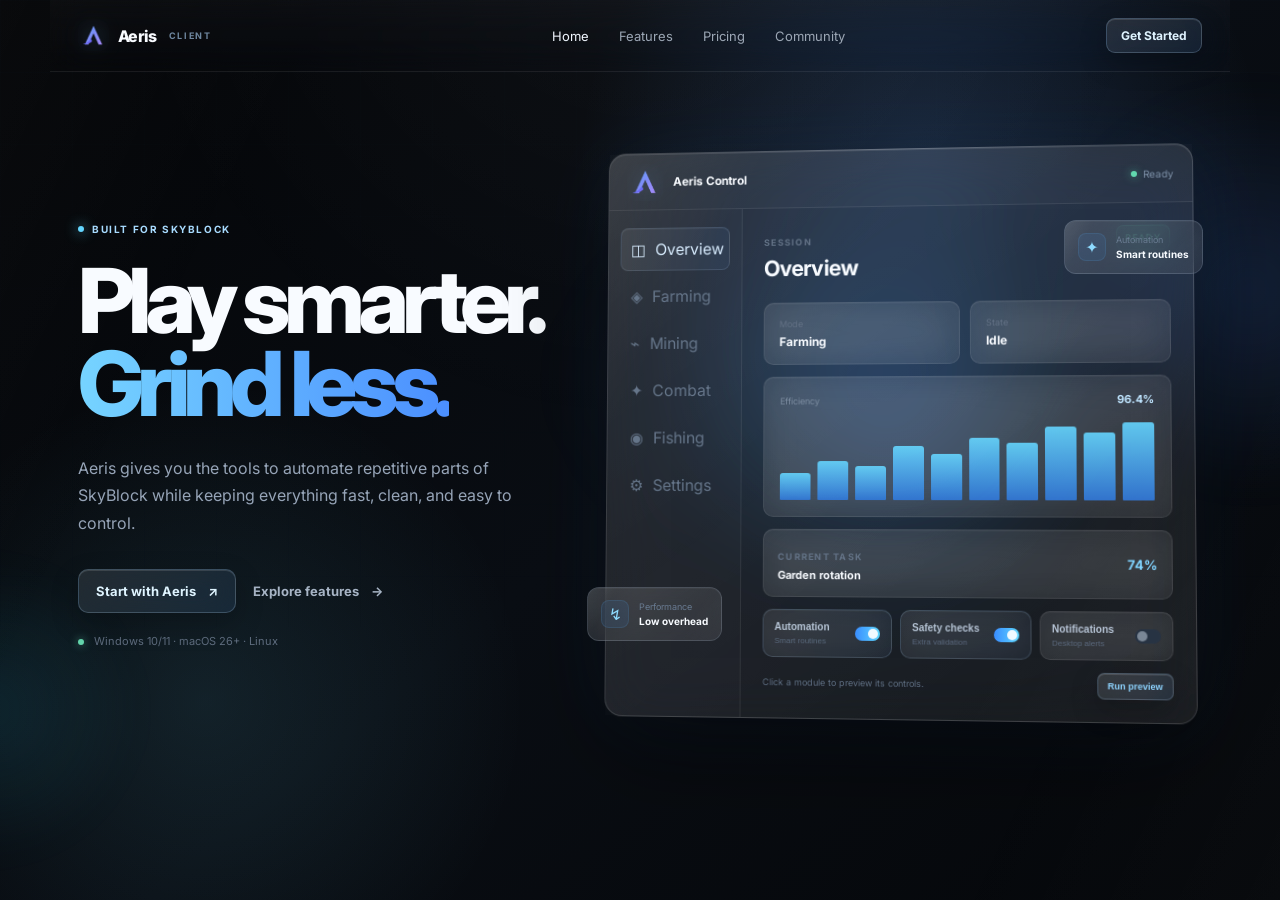
==== index.html @ 955ecbb4 "Add files via upload" ====
<!doctype html>
<html lang="en">
<head>
  <meta charset="utf-8">
  <meta name="viewport" content="width=device-width, initial-scale=1">
  <title>Aeris Client</title>
  <meta name="description" content="Aeris Client — a clean SkyBlock client focused on speed, control, and automation.">
  <link rel="preconnect" href="https://fonts.googleapis.com">
  <link rel="preconnect" href="https://fonts.gstatic.com" crossorigin>
  <link href="https://fonts.googleapis.com/css2?family=Inter:wght@400;500;600;700;800&display=swap" rel="stylesheet">
  <link rel="stylesheet" href="style.css">
  <link rel="icon" type="image/png" href="logo.png">
</head>
<body>
  <div class="ambient ambient-a"></div>
  <div class="ambient ambient-b"></div>
  <div class="grid"></div>

  <header class="nav">
    <a class="brand" href="index.html" aria-label="Aeris home">
      <span class="brand-icon"><img src="logo.png" alt="Aeris logo"></span>
      <span>Aeris</span><span class="brand-tag">CLIENT</span>
    </a>

    <nav class="nav-links" aria-label="Primary">
      <a href="index.html" class="active">Home</a>
      <a href="features.html">Features</a>
      <a href="pricing.html">Pricing</a>
      <a href="community.html">Community</a>
    </nav>

    <a class="nav-button" href="pricing.html">Get Started</a>
  </header>

  <main class="landing">
    <section class="hero">
      <div class="hero-copy">
        <div class="pill"><span></span> BUILT FOR SKYBLOCK</div>
        <h1>Play smarter.<br><em>Grind less.</em></h1>
        <p class="lead">
          Aeris gives you the tools to automate repetitive parts of SkyBlock
          while keeping everything fast, clean, and easy to control.
        </p>

        <div class="hero-actions">
          <a href="pricing.html" class="button button-primary">Start with Aeris <span>↗</span></a>
          <a href="features.html" class="button button-text">Explore features <span>→</span></a>
        </div>

        <div class="mini-note"><span class="mini-dot"></span> Windows 10/11 · macOS 26+ · Linux</div>
      </div>

      <div class="visual" aria-label="Interactive Aeris UI preview">
        <div class="halo"></div>

        <div class="dashboard">
          <div class="dash-top">
            <div class="dash-brand"><span class="mini-logo"><img src="logo.png" alt=""></span><span>Aeris Control</span></div>
            <div class="dash-status"><i></i><span id="dash-state">Ready</span></div>
          </div>

          <div class="dash-body">
            <div class="side" aria-label="Module navigation">
              <button class="side-item selected" data-module="overview">◫ <span>Overview</span></button>
              <button class="side-item" data-module="farming">◈ <span>Farming</span></button>
              <button class="side-item" data-module="mining">⌁ <span>Mining</span></button>
              <button class="side-item" data-module="combat">✦ <span>Combat</span></button>
              <button class="side-item" data-module="fishing">◉ <span>Fishing</span></button>
              <button class="side-item" data-module="settings">⚙ <span>Settings</span></button>
            </div>

            <div class="panel">
              <div class="panel-heading">
                <div>
                  <small id="panel-kicker">SESSION</small>
                  <h2 id="panel-title">Overview</h2>
                </div>
                <span class="live" id="panel-status">READY</span>
              </div>

              <div class="metric-row">
                <div class="metric">
                  <span id="metric-one-label">Mode</span>
                  <strong id="metric-one">Farming</strong>
                </div>
                <div class="metric">
                  <span id="metric-two-label">State</span>
                  <strong id="metric-two">Idle</strong>
                </div>
              </div>

              <div class="chart">
                <div class="chart-label"><span id="chart-label">Efficiency</span><strong id="chart-value">96.4%</strong></div>
                <div class="bars" id="bars">
                  <i style="height:34%"></i><i style="height:49%"></i><i style="height:42%"></i><i style="height:67%"></i><i style="height:58%"></i>
                  <i style="height:78%"></i><i style="height:71%"></i><i style="height:91%"></i><i style="height:84%"></i><i style="height:96%"></i>
                </div>
              </div>

              <div class="task">
                <div><span class="task-kicker" id="task-kicker">CURRENT TASK</span><strong id="task-title">Garden rotation</strong></div>
                <span class="task-progress" id="task-progress">74%</span>
              </div>

              <div class="quick-controls" id="quick-controls">
                <button class="control-toggle on" data-setting="automation" aria-pressed="true">
                  <span><b>Automation</b><small>Smart routines</small></span><i></i>
                </button>
                <button class="control-toggle on" data-setting="safety" aria-pressed="true">
                  <span><b>Safety checks</b><small>Extra validation</small></span><i></i>
                </button>
                <button class="control-toggle" data-setting="notifications" aria-pressed="false">
                  <span><b>Notifications</b><small>Desktop alerts</small></span><i></i>
                </button>
              </div>

              <div class="panel-footer">
                <span id="footer-help">Click a module to preview its controls.</span>
                <button id="preview-action" class="small-action">Run preview</button>
              </div>
            </div>
          </div>
        </div>

        <div class="float-card float-top">
          <span class="float-icon">✦</span>
          <div><small>Automation</small><strong>Smart routines</strong></div>
        </div>
        <div class="float-card float-bottom">
          <span class="float-icon">↯</span>
          <div><small>Performance</small><strong>Low overhead</strong></div>
        </div>
      </div>
    </section>
  </main>

  <div class="toast" id="toast" role="status" aria-live="polite"></div>
  <script src="script.js"></script>
</body>
</html>
---- style.css ----
*{box-sizing:border-box}
:root{
  --bg:#06090e;
  --panel:#0d141e;
  --panel-2:#101923;
  --text:#f4f8ff;
  --muted:#92a0b3;
  --muted2:#5e6b7d;
  --blue:#71c5ff;
  --blue2:#3e91ff;
  --cyan:#59e2ff;
  --line:rgba(126,175,220,.15);
}
html{scroll-behavior:smooth}
body{
  margin:0;
  min-height:100vh;
  overflow-x:hidden;
  background:
    radial-gradient(circle at 72% 34%, rgba(47,140,255,.12), transparent 28%),
    linear-gradient(145deg,#05070a 0%,#07101a 58%,#06090e 100%);
  color:var(--text);
  font-family:Inter,system-ui,-apple-system,BlinkMacSystemFont,"Segoe UI",sans-serif;
}
a{color:inherit;text-decoration:none}
.ambient{position:fixed;pointer-events:none;filter:blur(20px);z-index:0}
.ambient-a{width:420px;height:420px;right:-180px;top:80px;background:radial-gradient(circle,rgba(72,137,255,.17),transparent 68%)}
.ambient-b{width:300px;height:300px;left:-160px;bottom:40px;background:radial-gradient(circle,rgba(41,215,255,.1),transparent 70%)}
.grid{
  position:fixed;inset:0;z-index:0;pointer-events:none;opacity:.2;
  background-image:
    linear-gradient(rgba(112,159,205,.08) 1px,transparent 1px),
    linear-gradient(90deg,rgba(112,159,205,.08) 1px,transparent 1px);
  background-size:72px 72px;
  mask-image:linear-gradient(to bottom,black 0%,transparent 90%);
}
.nav{
  position:relative;z-index:5;
  max-width:1180px;margin:0 auto;padding:18px 28px;
  display:flex;align-items:center;justify-content:space-between;
}
.brand{display:flex;align-items:center;gap:9px;font-weight:800;letter-spacing:-.04em}
.brand-icon{width:31px;height:31px;color:#8fd5ff}
.brand-icon svg{width:100%;height:100%}
.brand-tag{font-size:9px;letter-spacing:.18em;font-weight:700;color:#6f87a0;margin-left:3px}
.nav-links{display:flex;gap:30px;align-items:center;margin-left:80px}
.nav-links a{font-size:13px;color:#7f8b9d;transition:.2s}
.nav-links a:hover,.nav-links .active{color:#eaf5ff}
.nav-button{
  font-size:12px;font-weight:700;color:#dff3ff;
  padding:9px 14px;border:1px solid rgba(100,170,233,.25);
  background:rgba(51,116,188,.13);border-radius:9px;
  transition:.2s;
}
.nav-button:hover{background:rgba(51,116,188,.22);transform:translateY(-1px)}

.landing{position:relative;z-index:2;max-width:1180px;margin:0 auto;padding:40px 28px 60px}
.hero{
  min-height:640px;
  display:grid;grid-template-columns:.88fr 1.12fr;
  align-items:center;gap:30px;
}
.hero-copy{padding:55px 0 55px}
.pill{
  display:inline-flex;align-items:center;gap:8px;
  font-size:10px;letter-spacing:.16em;font-weight:700;color:#70bdf4;
  margin-bottom:24px;
}
.pill span{width:6px;height:6px;border-radius:50%;background:#64d6ff;box-shadow:0 0 13px #64d6ff}
h1{
  margin:0;
  font-size:clamp(55px,7vw,91px);
  line-height:.93;
  letter-spacing:-.075em;
  font-weight:800;
}
h1 em{font-style:normal;color:transparent;background:linear-gradient(90deg,#76d4ff,#4b8fff);background-clip:text;-webkit-background-clip:text}
.lead{max-width:550px;margin:29px 0 0;color:#96a4b7;font-size:16px;line-height:1.72}
.hero-actions{display:flex;align-items:center;gap:17px;margin-top:32px}
.button{display:inline-flex;align-items:center;gap:12px;min-height:44px;border-radius:10px;font-size:13px;font-weight:700;transition:.22s}
.button-primary{
  padding:0 17px;border:1px solid rgba(107,191,255,.32);
  background:linear-gradient(135deg,rgba(76,151,255,.3),rgba(61,195,255,.13));
  color:#dff4ff;box-shadow:0 14px 40px rgba(37,120,226,.11);
}
.button-primary:hover{transform:translateY(-2px);border-color:rgba(118,202,255,.55)}
.button-text{color:#a7b4c5}
.button-text:hover{color:#e2f3ff}
.mini-note{margin-top:21px;color:#5e6c7e;font-size:11px}
.mini-dot{display:inline-block;width:6px;height:6px;border-radius:50%;background:#64d6ad;margin-right:7px;box-shadow:0 0 9px rgba(100,214,173,.65)}

.visual{
  position:relative;min-height:570px;display:grid;place-items:center;
  perspective:1200px;
}

.halo{
  position:absolute;width:470px;height:470px;border-radius:50%;
  --gx: 0px;
  --gy: 0px;

  background:radial-gradient(circle,rgba(69,145,255,.14),rgba(48,175,255,.045) 40%,transparent 69%);
  filter:blur(10px);
  transform:translate3d(var(--gx),var(--gy),0);
  transition:transform .15s ease-out;
}
.dashboard{
  position:relative;width:min(590px,100%);min-height:390px;
  --rx: 2deg;
  --ry: -4deg;
  --mx: 0px;
  --my: 0px;

  border:1px solid rgba(133,184,229,.18);border-radius:18px;
  background:linear-gradient(145deg,rgba(16,25,36,.93),rgba(8,14,22,.96));
  box-shadow:0 35px 100px rgba(0,0,0,.48),0 0 70px rgba(55,151,255,.08);
  transform:
    translate3d(var(--mx),var(--my),0)
    rotateX(var(--rx))
    rotateY(var(--ry));
  transform-style:preserve-3d;
  will-change:transform;
  transition:transform .16s ease-out, box-shadow .2s ease;

}
.dash-top{
  height:58px;padding:0 18px;border-bottom:1px solid var(--line);
  display:flex;align-items:center;justify-content:space-between;
}
.dash-brand{display:flex;align-items:center;gap:8px;font-size:12px;font-weight:700}
.mini-logo{
  width:25px;height:25px;display:grid;place-items:center;border-radius:8px;
  color:#cfeeff;background:linear-gradient(135deg,#3c8bff,#5edbff);
  font-size:12px;font-weight:800;
}
.dash-status{font-size:10px;color:#7d91a8;display:flex;align-items:center;gap:6px}
.dash-status i{width:6px;height:6px;border-radius:50%;background:#61d8ae;box-shadow:0 0 8px rgba(97,216,174,.6)}
.dash-body{display:grid;grid-template-columns:138px 1fr;min-height:332px}
.side{padding:18px 12px;border-right:1px solid var(--line)}
.side-item{display:flex;align-items:center;gap:10px;color:#657589;font-size:11px;padding:11px 10px;border-radius:8px;margin-bottom:4px}
.side-item.selected{color:#d9edff;background:rgba(72,151,238,.12);border:1px solid rgba(91,166,239,.1)}
.panel{padding:22px}
.panel-heading{display:flex;align-items:flex-start;justify-content:space-between}
.panel-heading small,.task-kicker{font-size:9px;letter-spacing:.14em;color:#637286;font-weight:700}
.panel-heading h2{margin:6px 0 0;font-size:22px;letter-spacing:-.04em}
.live{font-size:9px;letter-spacing:.12em;color:#69d9b2;padding:6px 8px;border:1px solid rgba(81,213,171,.16);border-radius:7px;background:rgba(71,209,168,.07)}
.metric-row{display:grid;grid-template-columns:1fr 1fr;gap:10px;margin-top:22px}
.metric{padding:15px;border:1px solid var(--line);border-radius:10px;background:rgba(255,255,255,.015)}
.metric span{display:block;color:#627084;font-size:9px}
.metric strong{display:block;margin-top:5px;font-size:12px}
.chart{margin-top:12px;padding:16px;border:1px solid var(--line);border-radius:10px}
.chart-label{display:flex;justify-content:space-between;align-items:center;color:#7c8ca0;font-size:9px}
.chart-label strong{color:#bfe5ff;font-size:11px}
.bars{height:80px;display:flex;align-items:end;gap:7px;margin-top:13px}
.bars i{display:block;flex:1;min-width:7px;border-radius:3px 3px 1px 1px;background:linear-gradient(to top,#3179db,#65d6ff);opacity:.9}
.task{
  margin-top:12px;padding:14px;border:1px solid rgba(105,183,249,.12);
  border-radius:10px;background:linear-gradient(90deg,rgba(68,140,230,.08),rgba(54,213,255,.035));
  display:flex;align-items:center;justify-content:space-between
}
.task strong{display:block;margin-top:4px;font-size:11px}
.task-progress{color:#80d4ff;font-size:13px;font-weight:700}
.float-card{
  position:absolute;display:flex;
  --fx: 0px;
  --fy: 0px;
align-items:center;gap:10px;
  padding:12px 13px;border-radius:12px;border:1px solid rgba(131,185,229,.16);
  background:rgba(10,17,26,.88);box-shadow:0 18px 50px rgba(0,0,0,.35);
  backdrop-filter:blur(12px);
  transform:translate3d(var(--fx),var(--fy),0);
  transition:transform .18s ease-out, border-color .2s ease;
}
.float-card small{display:block;color:#697b91;font-size:9px}
.float-card strong{display:block;margin-top:3px;font-size:10px}
.float-icon{width:28px;height:28px;border-radius:8px;display:grid;place-items:center;color:#8edbff;background:rgba(66,146,232,.11);border:1px solid rgba(91,176,242,.12)}
.float-top{right:-1px;top:74px}
.float-bottom{left:-2px;bottom:77px}

.feature-line{
  border-top:1px solid var(--line);border-bottom:1px solid var(--line);
  display:grid;grid-template-columns:repeat(3,1fr);margin-top:4px;
}
.feature-line article{
  display:flex;gap:15px;padding:24px 18px;
  border-right:1px solid var(--line)
}
.feature-line article:last-child{border-right:0}
.feature-line article>span{color:#5e9dd0;font-size:10px;font-weight:700;padding-top:2px}
.feature-line strong{font-size:12px}
.feature-line p{margin:6px 0 0;color:#647286;font-size:11px;line-height:1.45}

.bottom-links{
  display:flex;justify-content:space-between;align-items:center;
  padding:25px 3px 0;color:#536174;font-size:11px;
}
.bottom-links a{color:#83caff}
.bottom-links a:hover{color:#d8efff}
.toast{
  position:fixed;left:50%;bottom:24px;z-index:10;
  padding:11px 14px;border:1px solid rgba(118,184,232,.18);
  border-radius:9px;background:rgba(7,12,19,.95);color:#d9edff;
  box-shadow:0 18px 50px rgba(0,0,0,.45);
  transform:translate(-50%,16px);opacity:0;pointer-events:none;transition:.2s
}
.toast.show{opacity:1;transform:translate(-50%,0)}

@media(max-width:940px){
  .nav-links{margin-left:0;gap:18px}
  .hero{grid-template-columns:1fr;padding-top:20px}
  .hero-copy{padding:45px 0 10px;text-align:center}
  .lead{margin-left:auto;margin-right:auto}
  .hero-actions,.mini-note{justify-content:center}
  .visual{min-height:500px}
}
@media(max-width:700px){
  .nav{padding:15px 18px}
  .nav-links{display:none}
  .landing{padding:10px 18px 35px}
  .hero{min-height:auto}
  h1{font-size:56px}
  .hero-actions{flex-direction:column;gap:8px}
  .feature-line{grid-template-columns:1fr}
  .feature-line article{border-right:0;border-bottom:1px solid var(--line)}
  .feature-line article:last-child{border-bottom:0}
  .bottom-links{flex-direction:column;align-items:flex-start;gap:8px}
  .dashboard{transform:none !important}
  .float-card{display:none}
  .side{display:none}
  .dash-body{grid-template-columns:1fr}
}

/* Subpages */
.subpage{
  position:relative;z-index:2;max-width:1120px;margin:0 auto;padding:78px 28px 90px;
}
.subpage-head{max-width:760px;margin-bottom:48px}
.subpage-head h1{font-size:clamp(52px,6.5vw,80px)}
.subpage-head .lead{max-width:650px}
.cards{display:grid;grid-template-columns:repeat(3,1fr);gap:14px}
.info-card{
  min-height:210px;padding:26px;border:1px solid var(--line);border-radius:16px;
  background:linear-gradient(145deg,rgba(14,23,34,.84),rgba(8,14,22,.68));
  box-shadow:0 24px 70px rgba(0,0,0,.22);transition:.22s
}
.info-card:hover{transform:translateY(-4px);border-color:rgba(104,179,240,.28)}
.card-number{font-size:10px;color:#66a8da;letter-spacing:.14em;font-weight:700}
.info-card h2{font-size:18px;margin:28px 0 0;letter-spacing:-.035em}
.info-card p{font-size:13px;color:#718095;line-height:1.6;margin:10px 0 0}
.price-page{max-width:980px}
.price-card{
  padding:34px;display:grid;grid-template-columns:1.1fr .9fr auto;gap:30px;align-items:center;
  border:1px solid rgba(111,183,239,.23);border-radius:20px;
  background:radial-gradient(circle at 90% 20%,rgba(68,149,255,.13),transparent 38%),linear-gradient(145deg,rgba(14,26,40,.9),rgba(8,14,22,.78));
  box-shadow:0 30px 90px rgba(0,0,0,.34)
}
.price-label{font-size:10px;letter-spacing:.14em;color:#73b9ec;font-weight:700}
.price{margin-top:12px;font-size:64px;font-weight:800;letter-spacing:-.07em}.price small{font-size:13px;letter-spacing:0;color:#6e8094;font-weight:600}
.price-card p{margin:5px 0 0;color:#67778c;font-size:12px}
.price-features{display:grid;gap:12px;color:#a9bacd;font-size:12px}
.price-button{white-space:nowrap}
.fine-print{color:#56657a;font-size:11px;margin:14px 0 0}
.community-page{position:relative;z-index:2;min-height:calc(100vh - 75px);max-width:900px;margin:0 auto;padding:115px 28px;text-align:center;display:flex;flex-direction:column;align-items:center}
.community-icon{width:68px;height:68px;border-radius:20px;display:grid;place-items:center;margin-bottom:24px;color:#a6ddff;font-size:24px;border:1px solid rgba(107,191,255,.2);background:rgba(67,147,232,.1);box-shadow:0 0 70px rgba(62,145,255,.13)}
.community-page h1{font-size:clamp(50px,7vw,84px)}
.community-page .lead{max-width:620px}
.community-page .button{margin-top:31px}
.community-page code,.fine-print code{font-family:ui-monospace,SFMono-Regular,Menlo,monospace;color:#8fcfff}
@media(max-width:900px){.cards{grid-template-columns:1fr 1fr}.price-card{grid-template-columns:1fr 1fr}.price-button{grid-column:1/-1;justify-self:start}}
@media(max-width:640px){.subpage{padding:55px 18px 70px}.cards{grid-template-columns:1fr}.price-card{grid-template-columns:1fr;padding:26px}.price{font-size:54px}.price-button{grid-column:auto}.community-page{padding:75px 18px}}


/* Interactive dashboard */
.side{display:flex;flex-direction:column}
.side-item{
  width:100%;border:1px solid transparent;background:transparent;color:#657589;
  font:inherit;text-align:left;cursor:pointer;transition:.2s
}
.side-item:hover{color:#d9edff;background:rgba(72,151,238,.07)}
.side-item.selected{color:#d9edff;background:rgba(72,151,238,.12);border-color:rgba(91,166,239,.1)}
.quick-controls{display:grid;grid-template-columns:repeat(3,1fr);gap:8px;margin-top:12px}
.control-toggle{
  min-width:0;padding:11px;border:1px solid var(--line);border-radius:10px;
  background:rgba(255,255,255,.015);color:#7d8ca0;cursor:pointer;text-align:left;
  display:flex;align-items:center;justify-content:space-between;gap:7px;transition:.2s
}
.control-toggle:hover{border-color:rgba(104,179,240,.26)}
.control-toggle span{min-width:0}
.control-toggle b{display:block;color:#b7c5d6;font-size:10px;white-space:nowrap;overflow:hidden;text-overflow:ellipsis}
.control-toggle small{display:block;margin-top:4px;font-size:8px;color:#59687c;white-space:nowrap}
.control-toggle i{
  flex:0 0 auto;width:25px;height:14px;border-radius:99px;
  background:#273343;position:relative;transition:.2s
}
.control-toggle i:after{
  content:"";position:absolute;width:10px;height:10px;left:2px;top:2px;border-radius:50%;
  background:#7a8796;transition:.2s
}
.control-toggle.on{border-color:rgba(100,184,245,.18);background:rgba(55,139,222,.06)}
.control-toggle.on i{background:linear-gradient(90deg,#398dff,#5ed8ff)}
.control-toggle.on i:after{left:13px;background:#effaff}
.panel-footer{
  margin-top:12px;display:flex;align-items:center;justify-content:space-between;gap:10px
}
.panel-footer span{font-size:9px;color:#5e6e82;line-height:1.45}
.small-action{
  border:1px solid rgba(103,181,239,.18);background:rgba(56,131,235,.09);
  color:#8ed4ff;border-radius:7px;padding:7px 9px;font-size:9px;font-weight:700;cursor:pointer
}
.small-action:hover{background:rgba(56,131,235,.16);transform:translateY(-1px)}
@media(max-width:700px){
  .quick-controls{grid-template-columns:1fr}
  .control-toggle{min-height:48px}
}

.expandable{position:relative;cursor:pointer;overflow:hidden}
.card-main{width:100%;border:0;background:transparent;color:inherit;text-align:left;padding:0;cursor:pointer}
.expand{position:absolute;right:22px;top:22px;width:25px;height:25px;border:1px solid var(--line);border-radius:7px;display:grid;place-items:center;color:#83caff;font-size:17px;transition:.2s}
.card-extra{max-height:0;opacity:0;color:#7790a8;font-size:11px;line-height:1.6;transition:.25s ease}
.expandable.open .card-extra{max-height:120px;opacity:1;margin-top:17px}
.expandable.open .expand{transform:rotate(45deg);background:rgba(67,147,232,.1)}


/* Cursor-reactive polish */
.button-primary, .nav-button, .small-action, .control-toggle, .side-item {
  will-change: transform;
}

@media (prefers-reduced-motion: reduce) {
  .dashboard, .halo, .float-card { transition: none !important; }
}

/* =========================================
   AERIS GLASS THEME
   ========================================= */
:root{
  --bg:#05070a;
  --panel:rgba(255,255,255,.055);
  --panel-strong:rgba(255,255,255,.075);
  --glass-line:rgba(255,255,255,.14);
  --glass-line-soft:rgba(255,255,255,.08);
  --glass-highlight:rgba(255,255,255,.10);
  --text:#f8fbff;
  --muted:#a5afbd;
  --muted2:#707b8c;
  --blue:#a7dcff;
  --blue2:#6caeff;
  --cyan:#8ce8ff;
}

body{
  background:
    radial-gradient(circle at 72% 18%, rgba(99,164,255,.18), transparent 29%),
    radial-gradient(circle at 16% 78%, rgba(112,224,255,.10), transparent 25%),
    linear-gradient(140deg,#040507 0%,#090d13 52%,#05070a 100%);
}

body::before{
  content:"";
  position:fixed;
  inset:0;
  pointer-events:none;
  z-index:0;
  background:
    linear-gradient(115deg,rgba(255,255,255,.025),transparent 20%,transparent 80%,rgba(255,255,255,.018)),
    radial-gradient(circle at 50% -10%,rgba(255,255,255,.035),transparent 45%);
}

.nav{
  padding-top:18px;
}

.nav-links a{
  color:#9ca7b5;
}

.nav-links a:hover,
.nav-links .active{
  color:#f1f7ff;
}

.nav-button,
.button-primary,
.small-action{
  border-color:rgba(177,220,255,.22);
  background:linear-gradient(135deg,rgba(255,255,255,.10),rgba(111,175,255,.10));
  box-shadow:
    inset 0 1px 0 rgba(255,255,255,.12),
    0 10px 28px rgba(0,0,0,.22);
  backdrop-filter:blur(18px) saturate(125%);
  -webkit-backdrop-filter:blur(18px) saturate(125%);
}

.nav-button:hover,
.button-primary:hover,
.small-action:hover{
  border-color:rgba(190,227,255,.40);
  background:linear-gradient(135deg,rgba(255,255,255,.15),rgba(111,175,255,.15));
}

.brand-icon,
.brand-mark{
  color:#eef7ff;
  filter:drop-shadow(0 0 12px rgba(137,208,255,.24));
}

.hero{
  position:relative;
}

.hero::after{
  content:"";
  position:absolute;
  width:620px;
  height:420px;
  right:4%;
  top:9%;
  background:radial-gradient(ellipse,rgba(107,166,255,.12),transparent 65%);
  filter:blur(35px);
  pointer-events:none;
  z-index:-1;
}

.pill{
  color:#a8dbff;
}

.dashboard{
  border:1px solid var(--glass-line);
  background:
    linear-gradient(145deg,rgba(255,255,255,.085),rgba(255,255,255,.025)),
    rgba(9,14,21,.57);
  box-shadow:
    inset 0 1px 0 rgba(255,255,255,.10),
    0 35px 100px rgba(0,0,0,.48),
    0 0 85px rgba(77,157,255,.09);
  backdrop-filter:blur(28px) saturate(135%);
  -webkit-backdrop-filter:blur(28px) saturate(135%);
}

.dash-top{
  border-bottom:1px solid var(--glass-line-soft);
  background:rgba(255,255,255,.018);
}

.side{
  border-right:1px solid var(--glass-line-soft);
  background:rgba(255,255,255,.012);
}

.side-item{
  border-color:transparent;
}

.side-item:hover{
  background:rgba(255,255,255,.045);
  color:#edf7ff;
}

.side-item.selected{
  background:linear-gradient(90deg,rgba(255,255,255,.075),rgba(100,163,255,.07));
  border-color:rgba(190,225,255,.13);
  box-shadow:inset 0 1px 0 rgba(255,255,255,.045);
}

.metric,
.chart,
.task,
.control-toggle,
.float-card{
  border-color:var(--glass-line-soft);
  background:
    linear-gradient(145deg,rgba(255,255,255,.045),rgba(255,255,255,.018));
  box-shadow:inset 0 1px 0 rgba(255,255,255,.035);
  backdrop-filter:blur(18px);
  -webkit-backdrop-filter:blur(18px);
}

.metric:hover,
.chart:hover,
.task:hover,
.control-toggle:hover{
  border-color:rgba(188,224,255,.20);
}

.control-toggle.on{
  background:linear-gradient(145deg,rgba(255,255,255,.065),rgba(82,158,255,.055));
  border-color:rgba(179,221,255,.17);
}

.float-card{
  border:1px solid rgba(206,229,255,.15);
  background:linear-gradient(145deg,rgba(255,255,255,.11),rgba(255,255,255,.035));
}

.feature-line{
  border-top-color:var(--glass-line);
  border-bottom-color:var(--glass-line);
}

.feature-line article{
  border-right-color:var(--glass-line-soft);
}

.feature-line article:hover{
  background:rgba(255,255,255,.025);
}

.feature-group{
  border-color:var(--glass-line);
  background:
    linear-gradient(145deg,rgba(255,255,255,.055),rgba(255,255,255,.018));
  box-shadow:
    inset 0 1px 0 rgba(255,255,255,.045),
    0 20px 70px rgba(0,0,0,.18);
  backdrop-filter:blur(26px) saturate(125%);
  -webkit-backdrop-filter:blur(26px) saturate(125%);
}

.feature-item{
  border-color:var(--glass-line-soft);
}

.feature-item:hover{
  background:rgba(255,255,255,.04);
}

.feature-item .chev{
  color:#82a9c7;
}

.wip{
  color:#d4c08a !important;
  background:rgba(220,183,83,.07) !important;
  border-color:rgba(220,183,83,.16) !important;
}

.bottom-links a{
  color:#b6e2ff;
}

.toast{
  border-color:rgba(189,224,255,.20);
  background:rgba(9,14,21,.78);
  box-shadow:
    inset 0 1px 0 rgba(255,255,255,.08),
    0 18px 50px rgba(0,0,0,.42);
  backdrop-filter:blur(22px);
  -webkit-backdrop-filter:blur(22px);
}

/* Refraction / glass shine */
.dashboard::before,
.feature-group::before,
.float-card::before,
.simple-section::before,
.download-card::before{
  content:"";
  position:absolute;
  inset:0;
  pointer-events:none;
  border-radius:inherit;
  background:linear-gradient(
    120deg,
    rgba(255,255,255,.065),
    transparent 18%,
    transparent 74%,
    rgba(255,255,255,.025)
  );
}

.dashboard::after{
  content:"";
  position:absolute;
  left:14%;
  right:14%;
  top:-1px;
  height:1px;
  background:linear-gradient(90deg,transparent,rgba(255,255,255,.32),transparent);
  opacity:.65;
  pointer-events:none;
}

/* Better visible glass in browsers with backdrop-filter support */
@supports (backdrop-filter: blur(1px)){
  .dashboard,
  .metric,
  .chart,
  .task,
  .control-toggle,
  .float-card,
  .feature-group{
    background-color:rgba(255,255,255,.035);
  }
}

.brand-icon img,
.brand-mark img{
  width:100%;
  height:100%;
  object-fit:contain;
  display:block;
  border-radius:7px;
  filter:drop-shadow(0 0 10px rgba(117,187,255,.18));
}

.brand-icon,
.brand-mark{
  overflow:hidden;
  border-radius:8px;
}


/* Uploaded Aeris logo */
.brand-icon,
.brand-mark{
  width:31px;
  height:31px;
  display:inline-flex;
  align-items:center;
  justify-content:center;
  overflow:hidden;
  flex:0 0 auto;
  border-radius:8px;
}
.brand-icon img,
.brand-mark img{
  width:100%;
  height:100%;
  object-fit:contain;
  display:block;
  border-radius:7px;
  filter:drop-shadow(0 0 11px rgba(115,180,255,.26));
}
.brand:hover .brand-icon img,
.brand:hover .brand-mark img{
  transform:scale(1.05);
  transition:transform .18s ease, filter .18s ease;
  filter:drop-shadow(0 0 15px rgba(115,196,255,.4));
}
.nav{
  border-bottom:1px solid rgba(255,255,255,.055);
  background:linear-gradient(180deg,rgba(255,255,255,.022),rgba(255,255,255,0));
  backdrop-filter:blur(18px) saturate(125%);
  -webkit-backdrop-filter:blur(18px) saturate(125%);
}
.mini-logo{overflow:hidden;padding:4px}
.mini-logo img{
  width:100%;height:100%;object-fit:contain;display:block;border-radius:5px;
  filter:drop-shadow(0 0 7px rgba(110,190,255,.25));
}

/* Dashboard logo: larger and transparent so the source image stands on its own. */
.mini-logo{
  width:38px;
  height:38px;
  min-width:38px;
  min-height:38px;
  padding:0 !important;
  background:transparent !important;
  border:0 !important;
  box-shadow:none !important;
  border-radius:8px;
}
.mini-logo img{
  width:100%;
  height:100%;
  padding:0;
  object-fit:contain;
  background:transparent !important;
  border-radius:8px;
  filter:drop-shadow(0 0 10px rgba(115,180,255,.24));
}
.dash-brand{gap:10px}
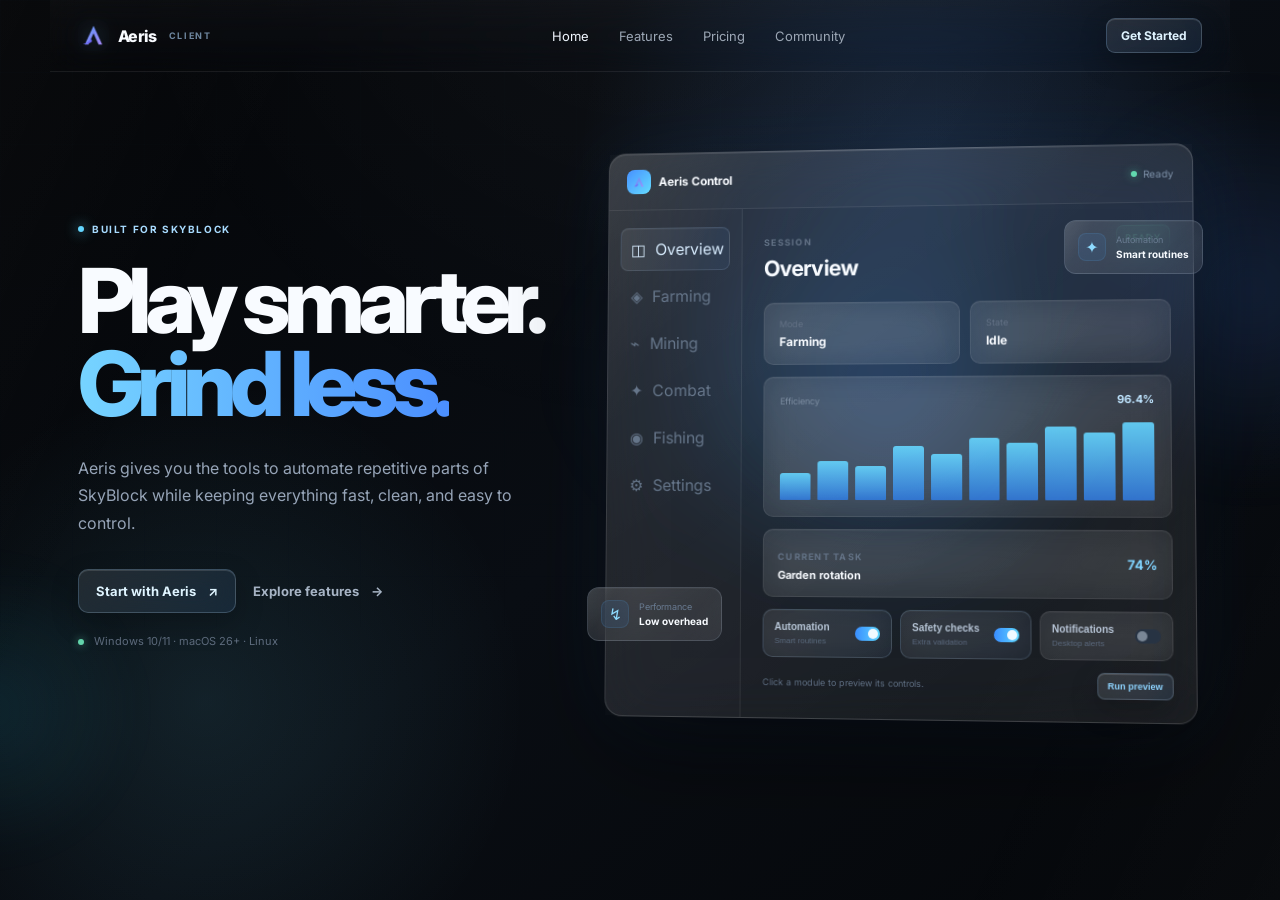
==== commit 0443aabc: "Add files via upload" ====
--- a/index.html
+++ b/index.html
@@ -8,8 +8,8 @@
   <link rel="preconnect" href="https://fonts.googleapis.com">
   <link rel="preconnect" href="https://fonts.gstatic.com" crossorigin>
   <link href="https://fonts.googleapis.com/css2?family=Inter:wght@400;500;600;700;800&display=swap" rel="stylesheet">
+  <link rel="icon" type="image/png" href="logo.png" />
   <link rel="stylesheet" href="style.css">
-  <link rel="icon" type="image/png" href="logo.png">
 </head>
 <body>
   <div class="ambient ambient-a"></div>
--- a/style.css
+++ b/style.css
@@ -649,26 +649,3 @@
   width:100%;height:100%;object-fit:contain;display:block;border-radius:5px;
   filter:drop-shadow(0 0 7px rgba(110,190,255,.25));
 }
-
-/* Dashboard logo: larger and transparent so the source image stands on its own. */
-.mini-logo{
-  width:38px;
-  height:38px;
-  min-width:38px;
-  min-height:38px;
-  padding:0 !important;
-  background:transparent !important;
-  border:0 !important;
-  box-shadow:none !important;
-  border-radius:8px;
-}
-.mini-logo img{
-  width:100%;
-  height:100%;
-  padding:0;
-  object-fit:contain;
-  background:transparent !important;
-  border-radius:8px;
-  filter:drop-shadow(0 0 10px rgba(115,180,255,.24));
-}
-.dash-brand{gap:10px}
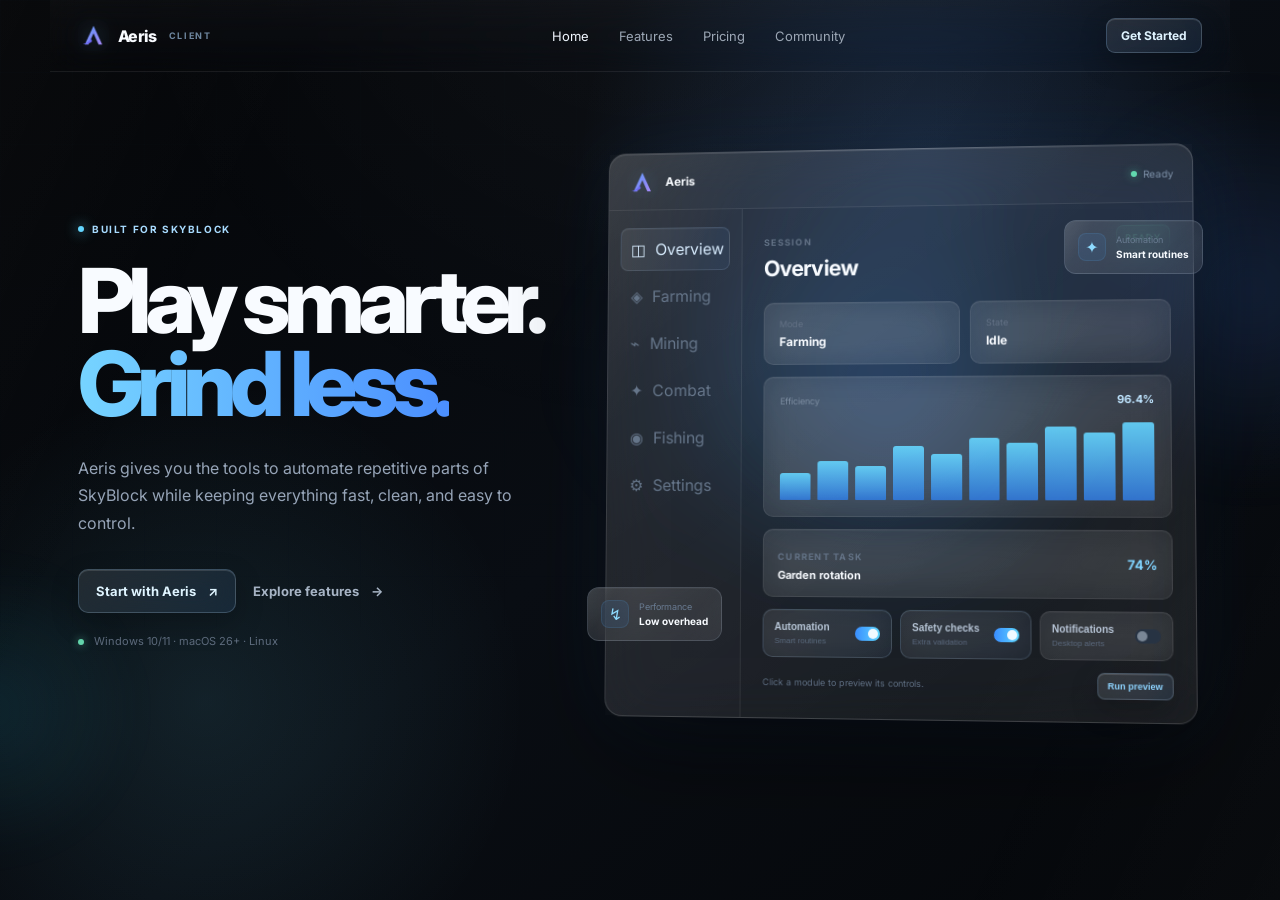
==== commit 5485ab1e: "Add files via upload" ====
--- a/index.html
+++ b/index.html
@@ -55,7 +55,7 @@
 
         <div class="dashboard">
           <div class="dash-top">
-            <div class="dash-brand"><span class="mini-logo"><img src="logo.png" alt=""></span><span>Aeris Control</span></div>
+            <div class="dash-brand"><span class="mini-logo"><img src="logo.png" alt=""></span><span>Aeris</span></div>
             <div class="dash-status"><i></i><span id="dash-state">Ready</span></div>
           </div>
 
--- a/style.css
+++ b/style.css
@@ -649,3 +649,24 @@
   width:100%;height:100%;object-fit:contain;display:block;border-radius:5px;
   filter:drop-shadow(0 0 7px rgba(110,190,255,.25));
 }
+
+/* Clean dashboard logo: no blue box behind the logo */
+.mini-logo{
+  width:32px;
+  height:32px;
+  padding:0;
+  border:0 !important;
+  border-radius:0;
+  background:transparent !important;
+  box-shadow:none !important;
+  display:inline-flex;
+  align-items:center;
+  justify-content:center;
+}
+.mini-logo img{
+  width:100%;
+  height:100%;
+  object-fit:contain;
+  border-radius:0;
+  filter:drop-shadow(0 0 9px rgba(110,190,255,.20));
+}
